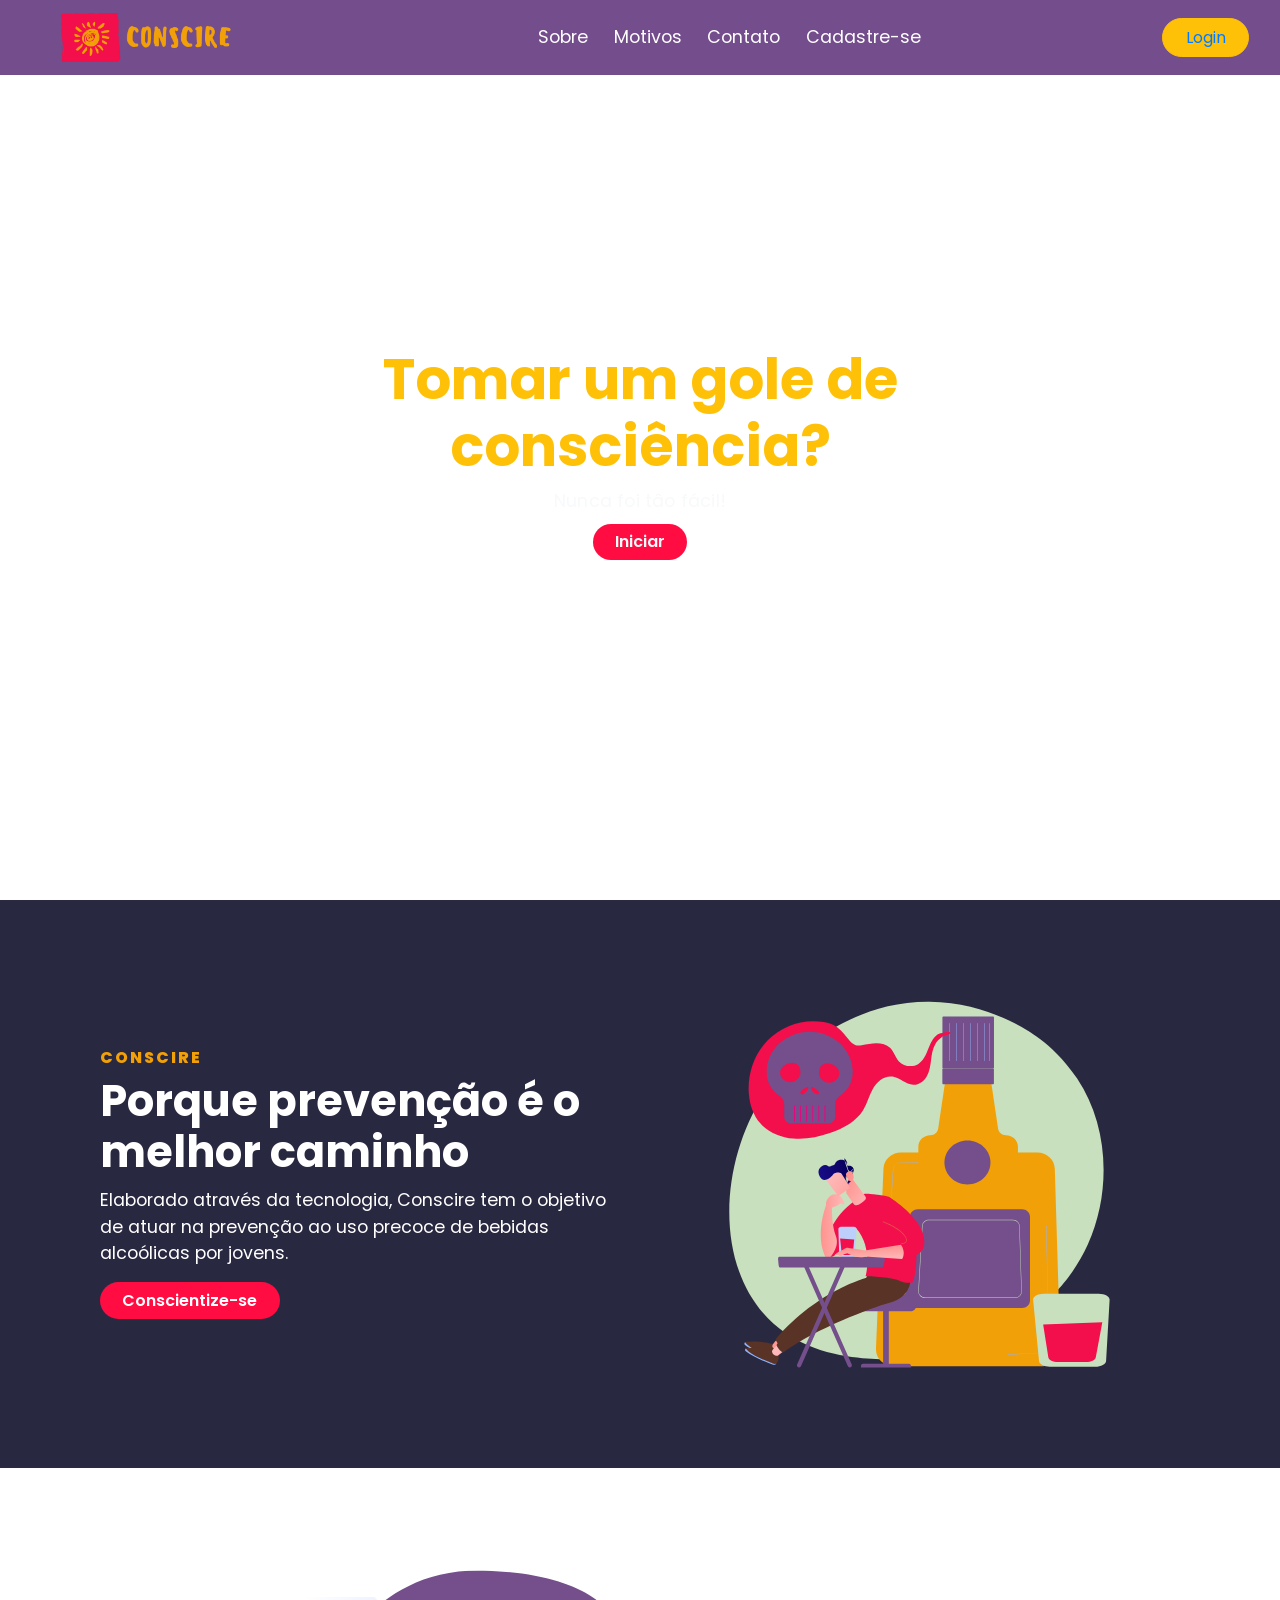
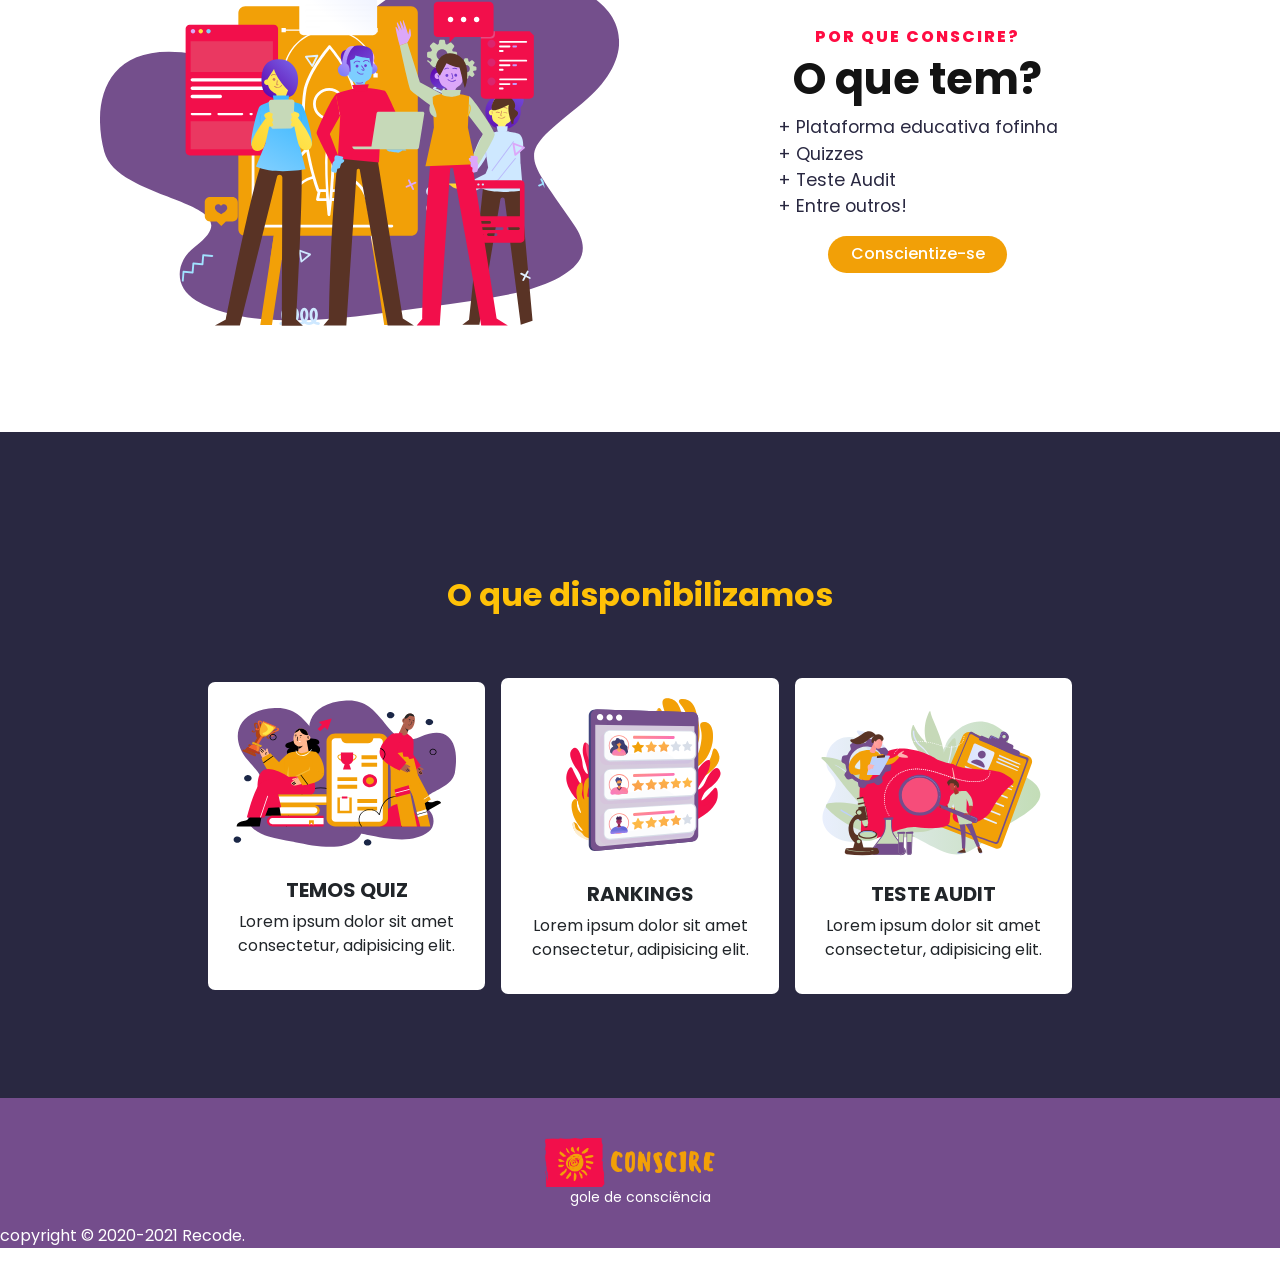
==== Front-end/index.html @ e8f0daaa "Arquivos front-end Página Index e de cadastro" ====
<!--estrutura padrão de html com link de bootstrap e página de CSS -->
<!DOCTYPE html>
<html lang="pt-br">

<head>

    <meta charset="UTF-8">
    <meta name="viewport" content="width=device-width, initial-scale=1, shrink-to-fit=no">
    <title>Gole de consciencia</title>
    <link rel="stylesheet" href="https://stackpath.bootstrapcdn.com/bootstrap/4.1.3/css/bootstrap.min.css" integrity="sha384-MCw98/SFnGE8fJT3GXwEOngsV7Zt27NXFoaoApmYm81iuXoPkFOJwJ8ERdknLPMO" crossorigin="anonymous">
    <link rel="stylesheet" type="text/css" href="./Css/style.css">

</head>

<body>

   <!-- Header - Bootstrap com NAV formando o menu de todo o site E responsivo-->
    <header>

        <nav class="navbar navbar-expand-lg navbar-dark fixed-top">
            <div class="container-fluid">
              <a class="navbar-brand" href="#">
                <img id="logo" src="./imagens/LOOOGO 1.png" alt="Conscire">
              </a>

              <!--menu hamburguer-->
              <button class="navbar-toggler" type="button" data-bs-toggle="collapse" data-bs-target="#navbarSupportedContent" aria-controls="navbarSupportedContent" aria-expanded="false" aria-label="Toggle navigation">
                <span class="navbar-toggler-icon"></span>
              </button>
 
              <div class="collapse navbar-collapse" id="navbarSupportedContent">
                <ul class="navbar-nav mx-auto">                  
                  <li class="nav-item">
                    <a class="nav-link" href="#">Sobre</a>
                  </li>
                  <li class="nav-item">
                    <a class="nav-link" href="#">Motivos</a>
                  </li>
                  <li class="nav-item">
                    <a class="nav-link" href="#">Contato</a>
                  </li>
                  <li class="nav-item">
                    <a class="nav-link" href="#">Cadastre-se</a>
                  </li>
                </ul>
                    <button class="btn btn-warning text-white" type="submit"> <a href="./Login.html">Login</a></button>
                </div>
            </div>
        </nav>

 <!--pagina - HOME - Video, frase que está no video e botao do video -->
        <div class="mid">
            <video autoplay muted loop>
                <source class="embed-responsive" src="./imagens/1.mp4" type="video/mp4">
            </video>    
            <div class="hero text-center">
                <h2 class= "text-warning display-4 font-weight-bold">Tomar um gole de <br> consciência?<br></h2>
                <p class="text-light mx-auto"> Nunca foi tâo fácil!</p>
                <a class="text-light" href="#">Iniciar</a>
            </div>   
        </div>
          
    </header>

   <!--Um adendo: toda página está sendo feita por section. Cada Section representa uma pagina -->
     <!--pagina - Sobre ou quem somos nós -->
    <section class="about py-5">
      <div class="row align-items-center container my-5 mx-auto">
        <div class="text col-lg-6 col-md-6 col-12 w-50 pt-5 pb-5">
          <h6>CONSCIRE</h6>
          <h2> Porque prevenção é o melhor caminho</h2>
          <p>Elaborado através da tecnologia, Conscire tem o objetivo de atuar na prevenção ao uso precoce de bebidas alcoólicas por jovens.</p>
          <a href="#">Conscientize-se</a>
        </div>
        <div class="img col-lg-6 col-md-6 col-12 w-50">
          <img class="img-fluid" src= "./imagens/Desktop - 1.svg">
        </div>
      </div>
    </section>

     <!--pagina - funcionalidades (vai ser de contato) -->


    <section class="funcionalidades py-5">
      <div class="row align-items-center container my-5 mx-auto">
        <div class="img col-lg-6 col-md-6 col-12 w-50">
          <img class="img-fluid" src= "./imagens/Quem somos.svg">
        </div>
        <div class="text col-lg-6 col-md-6 col-12 w-50 pt-5 pb-5">
          <h6>POR QUE CONSCIRE?</h6>
          <h2> O que tem? </h2>
          <p>+ Plataforma educativa fofinha<br> + Quizzes <br>+ Teste Audit<br>+ Entre outros!</p>
          <a href="#">Conscientize-se</a>
        </div>
      </div>
    </section> 

    <!--pagina - funcionalidades - cards -->

    <section class="service py-5">
      <div class="col mx-auto align-items-center my-5 ">
      <div class="heading text-center pt-5">
        <h2 class="font-weight-bold pb-5 text-warning">O que disponibilizamos</h2>
      </div>
      <div class="row mx-auto justify-content-center align-items-center text-center container">
        <div class="one col-lg-3 col-md-3 col-12 w-25 m-2">
          <img class="img-fluid w-90" src="./imagens/card1 quiz.svg">
          <h5 class="font-weight-bold pt-4">TEMOS QUIZ</h5>
          <p>Lorem ipsum dolor sit amet consectetur, adipisicing elit.</p>
      </div>

      <div class="one col-lg-3 col-md-3 col-12 w-25 m-2">
        <img class="img-fluid w-90" src="./imagens/ranking.svg">
        <h5 class="font-weight-bold pt-4">RANKINGS</h5>
        <p>Lorem ipsum dolor sit amet consectetur, adipisicing elit.</p>
    </div>

    <div class="one col-lg-3 col-md-3 col-12 w-25 m-2">
      <img class="img-fluid w-90 " src="./imagens/card2 audit.svg">
      <h5 class="font-weight-bold pt-4">TESTE AUDIT</h5>
      <p>Lorem ipsum dolor sit amet consectetur, adipisicing elit.</p>
  </div>
       
      
      </div>
    </div>
    </section>
<!--FOOTER
-->
    <footer>
      <div class="footer-content">
        <img id="logo" src="./imagens/LOOOGO 1.png" alt="Conscire">
        <p>gole de consciência</p>
      </div>

      <div class="footer-bottom">
        <p>copyright &copy; 2020-2021 Recode.
      </div>
    </footer>
    

 <!--Links essenciais do CDN bootstrap, jquery e javascript que faz a magia funcionar -->    
<script src="https://code.jquery.com/jquery-3.3.1.slim.min.js" integrity="sha384-q8i/X+965DzO0rT7abK41JStQIAqVgRVzpbzo5smXKp4YfRvH+8abtTE1Pi6jizo" crossorigin="anonymous"></script>
<script src="https://cdnjs.cloudflare.com/ajax/libs/popper.js/1.14.3/umd/popper.min.js" integrity="sha384-ZMP7rVo3mIykV+2+9J3UJ46jBk0WLaUAdn689aCwoqbBJiSnjAK/l8WvCWPIPm49" crossorigin="anonymous"></script>
<script src="https://stackpath.bootstrapcdn.com/bootstrap/4.1.3/js/bootstrap.min.js" integrity="sha384-ChfqqxuZUCnJSK3+MXmPNIyE6ZbWh2IMqE241rYiqJxyMiZ6OW/JmZQ5stwEULTy" crossorigin="anonymous"></script>


<script src="https://cdn.jsdelivr.net/npm/@popperjs/core@2.5.4/dist/umd/popper.min.js" integrity="sha384-q2kxQ16AaE6UbzuKqyBE9/u/KzioAlnx2maXQHiDX9d4/zp8Ok3f+M7DPm+Ib6IU" crossorigin="anonymous"></script>
<script src="https://cdn.jsdelivr.net/npm/bootstrap@5.0.0-beta1/dist/js/bootstrap.min.js" integrity="sha384-pQQkAEnwaBkjpqZ8RU1fF1AKtTcHJwFl3pblpTlHXybJjHpMYo79HY3hIi4NKxyj" crossorigin="anonymous"></script>    

</body>

</html>
---- Front-end/Css/style.css ----
/* Fonte do  projeto */
@import url('https://fonts.googleapis.com/css2?family=Poppins:wght@100;200;300;400;500;600;700;800;900&display=swap');
*{
        margin:0;
        padding: 0;
        box-sizing: border-box;
        font-family: 'Poppins', sans-serif;
}

.navbar{
    background: #744D8C;
    padding: -0.5rem 8rem;
    z-index: 1000;

}

#logo {
    width: 250px;
}

.navbar .navbar-brand{
    font-size:1.4rem;
    font-weight: 700;
}

#navbarSupportedContent > ul > li:nth-child(n) > a{
    color: #fff;
    font-size: 1.1rem;
    padding: 0 0.8rem;
}

#navbarSupportedContent > ul > li:nth-child(n) > a:hover{
    color: #FF0C42;
}

/*botao sign in*/

#navbarSupportedContent > button{
   /*   background: #FF0C42; (mudar botao login para rosa, nao esquecer de mudar de warning para light no index.html*/
    font-weight: 400;
    padding: 0.4rem 1.4rem;
    border-radius:30px;
    
}

.mid{
    width: 100%;
    height: 100vh;
    overflow: hidden;
    display: flex;
    flex-direction: column;
    justify-content: center;
    align-content: center;
    text-align: center;
    
    
    
}

.mid video{
    width:100%;
    height:100%;
    pointer-events: none; 
    object-fit: cover;
    position: absolute;
    top: 50%;
    left: 50%;
    transform: translate(-50%,-50%);
}

.hero{
    position: relative;
}

.mid .hero p{
    width:55%;
    font-size: 1.1rem;
    letter-spacing: 0.2px;
    
}

.mid .hero a{
    background: #FF0C42;
    font-weight: 600;
    padding: 0.4rem 1.4rem;
    border-radius:30px;
    text-decoration: none;
}

.mid .hero a:hover{
    background: #fff;
}
.about{
    background: #292841
}

.about .text{
    display:flex;
    flex-direction: column;
    justify-content: flex-start;
    align-items: flex-start;
    margin:auto;
}

.about .text h6{
    color:#F2A007;
    font-weight: 800;
    font-size:1rem;
    letter-spacing:2px;
}

.about .text h2{
    color:#fff;
    font-weight: 700;
    font-size:2.7rem;
    
}
.about .text p{
    color:#fff;
    font-weight: 400;
    font-size: 1.1rem;   
}
.about .text a{
    background: #FF0C42;
    font-weight: 600;
    padding: 0.4rem 1.4rem;
    border-radius:30px;
    text-decoration: none;
    color:#fff
}


.funcionalidades .text{
    display:flex;
    flex-direction: column;
    justify-content: center;
    align-items: center;
    margin:auto;
}

.funcionalidades .text h6{
    color:#FF0C42;
    font-weight: 800;
    font-size:1rem;
    letter-spacing:2px;
}

.funcionalidades .text h2{
    color: #131313;
    font-weight: 700;
    font-size:2.7rem;
    
}
.funcionalidades .text p{
    color:#292841;
    font-weight: 400;
    font-size: 1.1rem;   
}
.funcionalidades .text a{
    background: #F2A007;
    font-weight: 500;
    padding: 0.4rem 1.4rem;
    border-radius:30px;
    text-decoration: none;
    color:#fff

}
.service{
    background: #292841
}

.service .one{
    background: #fff;
    display: flex;
    flex-direction: column;
    justify-content: center;
    text-align: center;
    padding: 1rem 1.5rem;
    border-radius: 7px;
}
 footer{
     background:#744D8C;
     padding-top: 40px;
     color:#fff;
    width: 100%;
    height: auto;
 }

.footer-content{
    display:flex;
    align-items: center;
    justify-content: center;
    flex-direction: column;
    text-align:center;
}
.footer-content p{

    font-size:14px;

}
.contact{
    background: url(../imagens/contato.png);
    background-size: 100% 100%;
    width: 100%;
    height:100vh;
}
.head{
    background-color: #744D8C;
    border-radius: 5px;
    margin-top:-40px;
    -webkit-box-shadow: -1px 9px 27px -8px rgba(199,112,199,1);
    -moz-box-shadow: -1px 9px 27px -8px rgba(199,112,199,1);
    box-shadow: -1px 9px 27px -8px rgba(199,112,199,1);

}
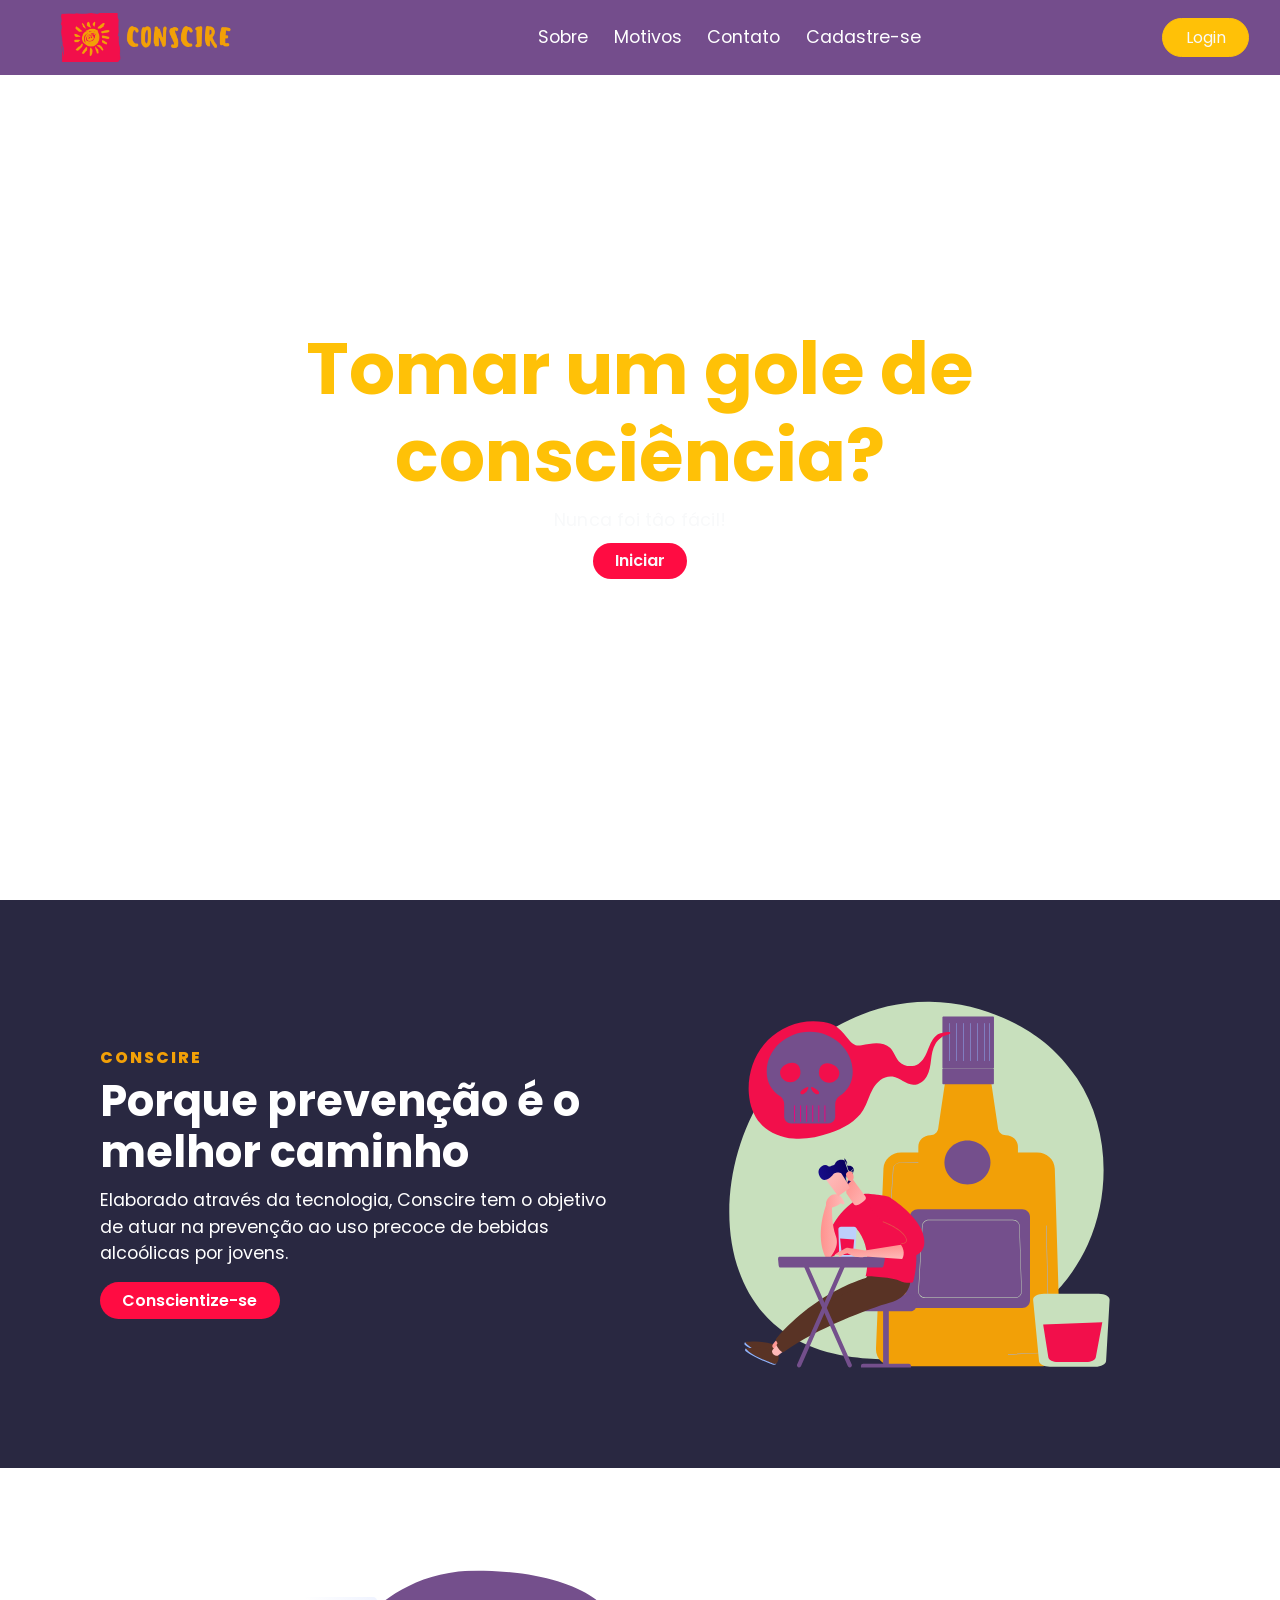
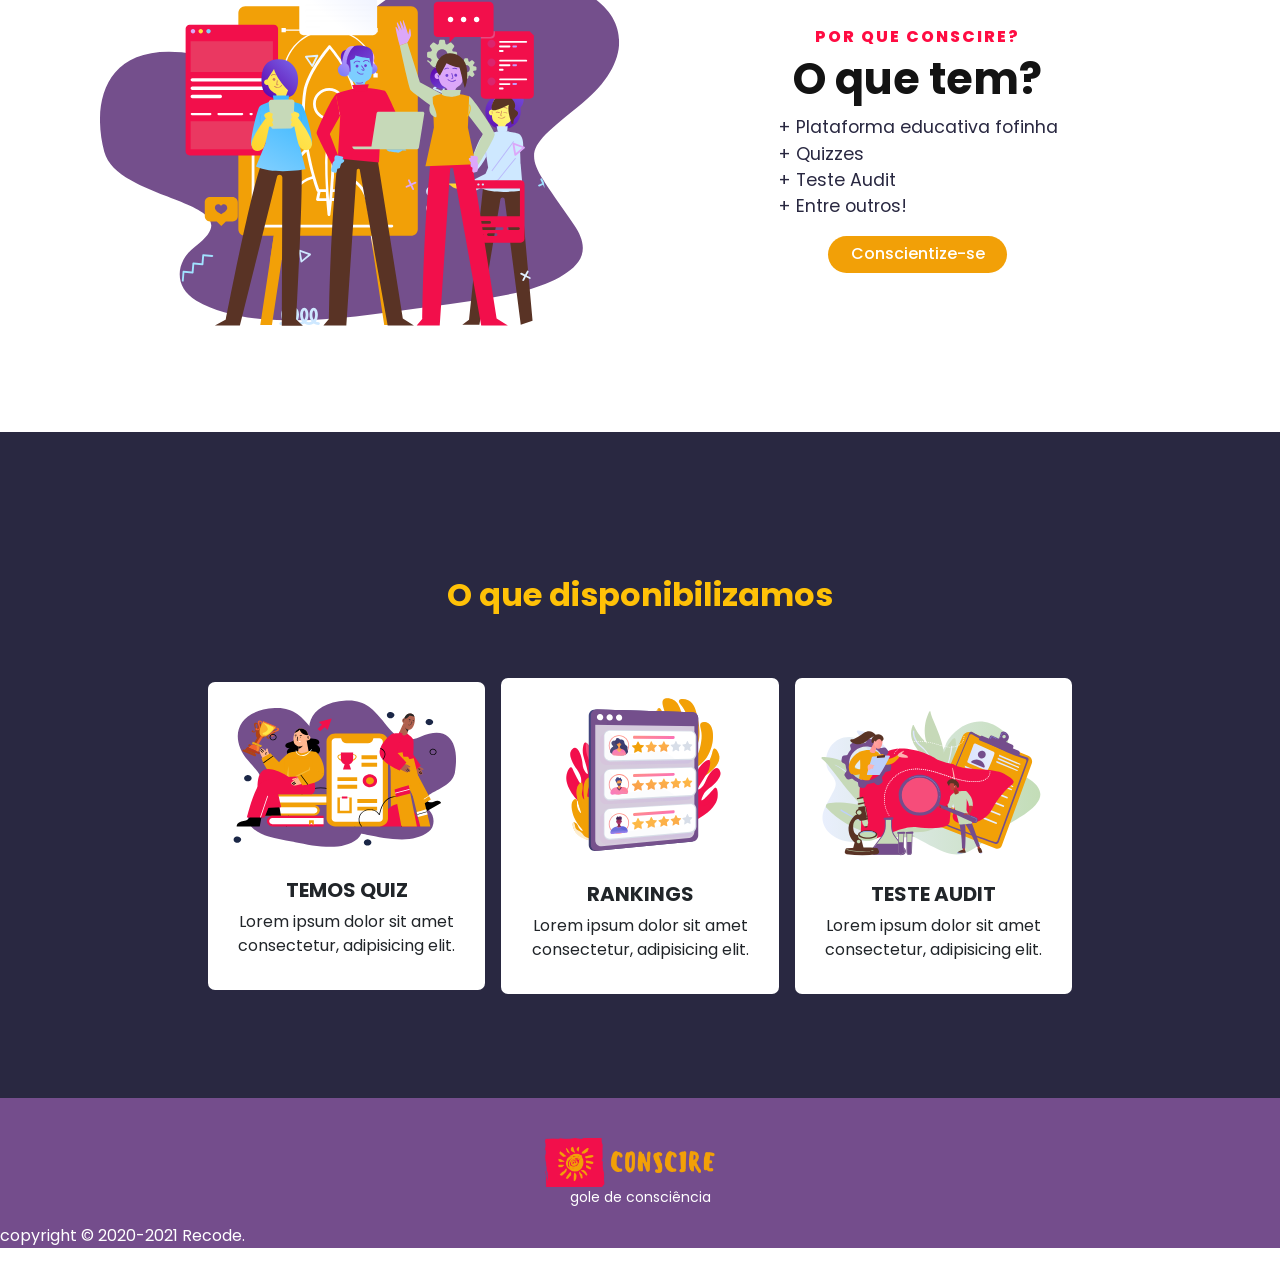
==== commit e07cbc8f: "contato pagina de contato" ====
--- a/Front-end/index.html
+++ b/Front-end/index.html
@@ -38,13 +38,13 @@
                     <a class="nav-link" href="#">Motivos</a>
                   </li>
                   <li class="nav-item">
-                    <a class="nav-link" href="#">Contato</a>
+                    <a class="nav-link" href="./Contato.html">Contato</a>
                   </li>
                   <li class="nav-item">
                     <a class="nav-link" href="#">Cadastre-se</a>
                   </li>
                 </ul>
-                    <button class="btn btn-warning text-white" type="submit"> <a href="./Login.html">Login</a></button>
+                    <button class="btn btn-warning text-white" type="submit"> <a class="text-light" href="./Login.html">Login</a></button>
                 </div>
             </div>
         </nav>
@@ -55,7 +55,7 @@
                 <source class="embed-responsive" src="./imagens/1.mp4" type="video/mp4">
             </video>    
             <div class="hero text-center">
-                <h2 class= "text-warning display-4 font-weight-bold">Tomar um gole de <br> consciência?<br></h2>
+                <h2 class= "text-warning display-3 font-weight-bold">Tomar um gole de <br> consciência?<br></h2>
                 <p class="text-light mx-auto"> Nunca foi tâo fácil!</p>
                 <a class="text-light" href="#">Iniciar</a>
             </div>   
--- a/Front-end/Css/style.css
+++ b/Front-end/Css/style.css
@@ -88,7 +88,7 @@
 }
 
 .mid .hero a:hover{
-    background: #fff;
+    background: #744D8C;
 }
 .about{
     background: #292841
@@ -199,17 +199,48 @@
 
 }
 .contact{
-    background: url(../imagens/contato.png);
+    background: url(../imagens/ranking.svg);
     background-size: 100% 100%;
     width: 100%;
     height:100vh;
 }
 .head{
-    background-color: #744D8C;
+    background-color: #F2A007;
     border-radius: 5px;
     margin-top:-40px;
-    -webkit-box-shadow: -1px 9px 27px -8px rgba(199,112,199,1);
-    -moz-box-shadow: -1px 9px 27px -8px rgba(199,112,199,1);
-    box-shadow: -1px 9px 27px -8px rgba(199,112,199,1);
-
-}
+    -webkit-box-shadow: -1px 16px 27px -8px rgba(235,201,138,1);
+    -moz-box-shadow: -1px 16px 27px -8px rgba(235,201,138,1);
+    box-shadow: -1px 16px 27px -8px rgba(235,201,138,1);
+
+}
+.effect-1{
+    border:0;
+    outline: none;
+    width: 100%;
+    padding: 7px 0;
+    border-bottom: 1px solid #ccc;
+}
+.effect-1 ~.Focus-border{
+    position: absolute;
+    bottom: 0;
+    left: 50%;
+    height: 2px;
+    width: 0;
+    background-color:  #F2A007;
+    transition: 0.4s;
+}
+.effect-1:focus ~ .Focus-border{
+    width: 100%;
+    transition: 0.4s;
+    left: 0;
+}
+
+.btn1{
+    background: #F2A007;
+    color:#fff;
+    outline: none;
+    border: none;
+    border-radius: 5px;
+    height: 40px;
+    width:145px;
+}
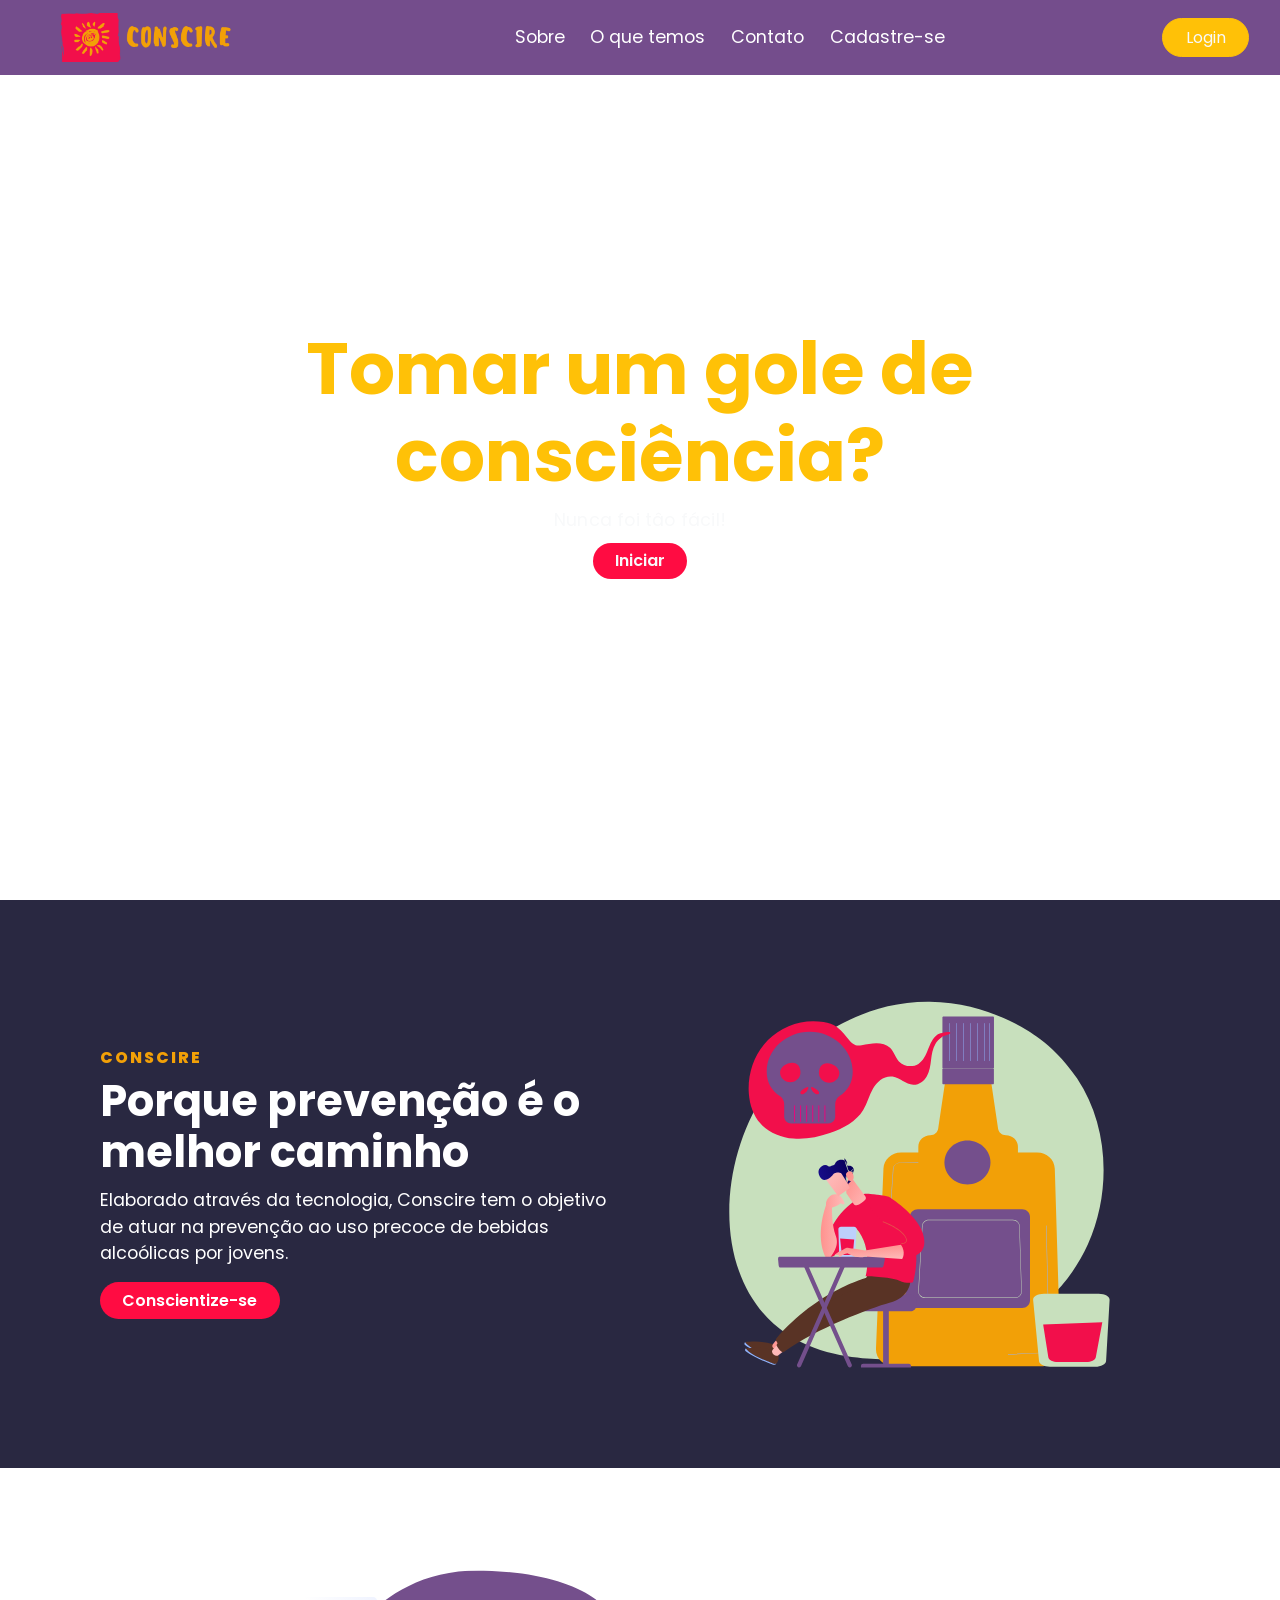
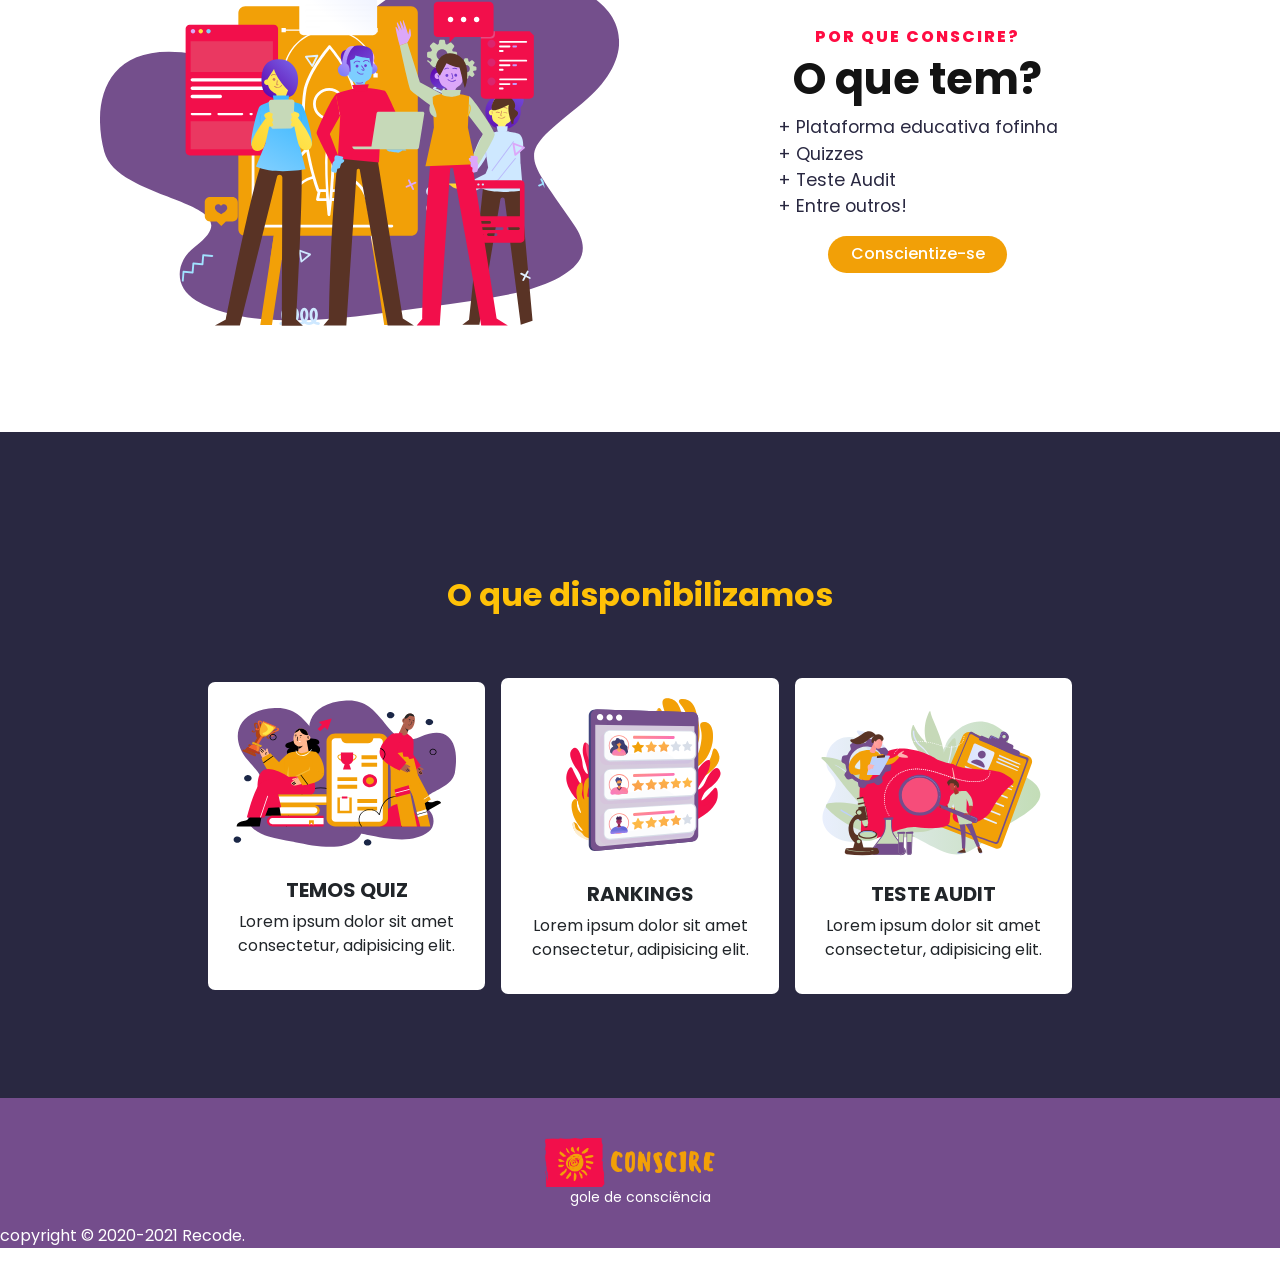
==== commit 3d2e6b64: "Front-end - mudanças Ava conscire" ====
--- a/Front-end/index.html
+++ b/Front-end/index.html
@@ -7,7 +7,7 @@
 
     <meta charset="UTF-8">
     <meta name="viewport" content="width=device-width, initial-scale=1, shrink-to-fit=no">
-    <title>Gole de consciencia</title>
+    <title>Conscire</title>
     <link rel="stylesheet" href="https://stackpath.bootstrapcdn.com/bootstrap/4.1.3/css/bootstrap.min.css" integrity="sha384-MCw98/SFnGE8fJT3GXwEOngsV7Zt27NXFoaoApmYm81iuXoPkFOJwJ8ERdknLPMO" crossorigin="anonymous">
     <link rel="stylesheet" type="text/css" href="./Css/style.css">
 
@@ -32,16 +32,16 @@
               <div class="collapse navbar-collapse" id="navbarSupportedContent">
                 <ul class="navbar-nav mx-auto">                  
                   <li class="nav-item">
-                    <a class="nav-link" href="#">Sobre</a>
+                    <a class="nav-link" href="#about">Sobre</a>
                   </li>
                   <li class="nav-item">
-                    <a class="nav-link" href="#">Motivos</a>
+                    <a class="nav-link" href="#cards">O que temos</a>
                   </li>
                   <li class="nav-item">
                     <a class="nav-link" href="./Contato.html">Contato</a>
                   </li>
                   <li class="nav-item">
-                    <a class="nav-link" href="#">Cadastre-se</a>
+                    <a class="nav-link" href="./Login.html">Cadastre-se</a>
                   </li>
                 </ul>
                     <button class="btn btn-warning text-white" type="submit"> <a class="text-light" href="./Login.html">Login</a></button>
@@ -57,7 +57,7 @@
             <div class="hero text-center">
                 <h2 class= "text-warning display-3 font-weight-bold">Tomar um gole de <br> consciência?<br></h2>
                 <p class="text-light mx-auto"> Nunca foi tâo fácil!</p>
-                <a class="text-light" href="#">Iniciar</a>
+                <a class="text-light" href="./Login.html">Iniciar</a>
             </div>   
         </div>
           
@@ -65,7 +65,7 @@
 
    <!--Um adendo: toda página está sendo feita por section. Cada Section representa uma pagina -->
      <!--pagina - Sobre ou quem somos nós -->
-    <section class="about py-5">
+    <section id="about" class="about py-5">
       <div class="row align-items-center container my-5 mx-auto">
         <div class="text col-lg-6 col-md-6 col-12 w-50 pt-5 pb-5">
           <h6>CONSCIRE</h6>
@@ -91,14 +91,14 @@
           <h6>POR QUE CONSCIRE?</h6>
           <h2> O que tem? </h2>
           <p>+ Plataforma educativa fofinha<br> + Quizzes <br>+ Teste Audit<br>+ Entre outros!</p>
-          <a href="#">Conscientize-se</a>
+          <a href="./Login.html">Conscientize-se</a>
         </div>
       </div>
     </section> 
-
+ 
     <!--pagina - funcionalidades - cards -->
 
-    <section class="service py-5">
+    <section id="cards" class="service py-5">
       <div class="col mx-auto align-items-center my-5 ">
       <div class="heading text-center pt-5">
         <h2 class="font-weight-bold pb-5 text-warning">O que disponibilizamos</h2>
--- a/Front-end/Css/style.css
+++ b/Front-end/Css/style.css
@@ -7,6 +7,10 @@
         font-family: 'Poppins', sans-serif;
 }
 
+html
+{
+    scroll-behavior: smooth;
+}
 .navbar{
     background: #744D8C;
     padding: -0.5rem 8rem;
